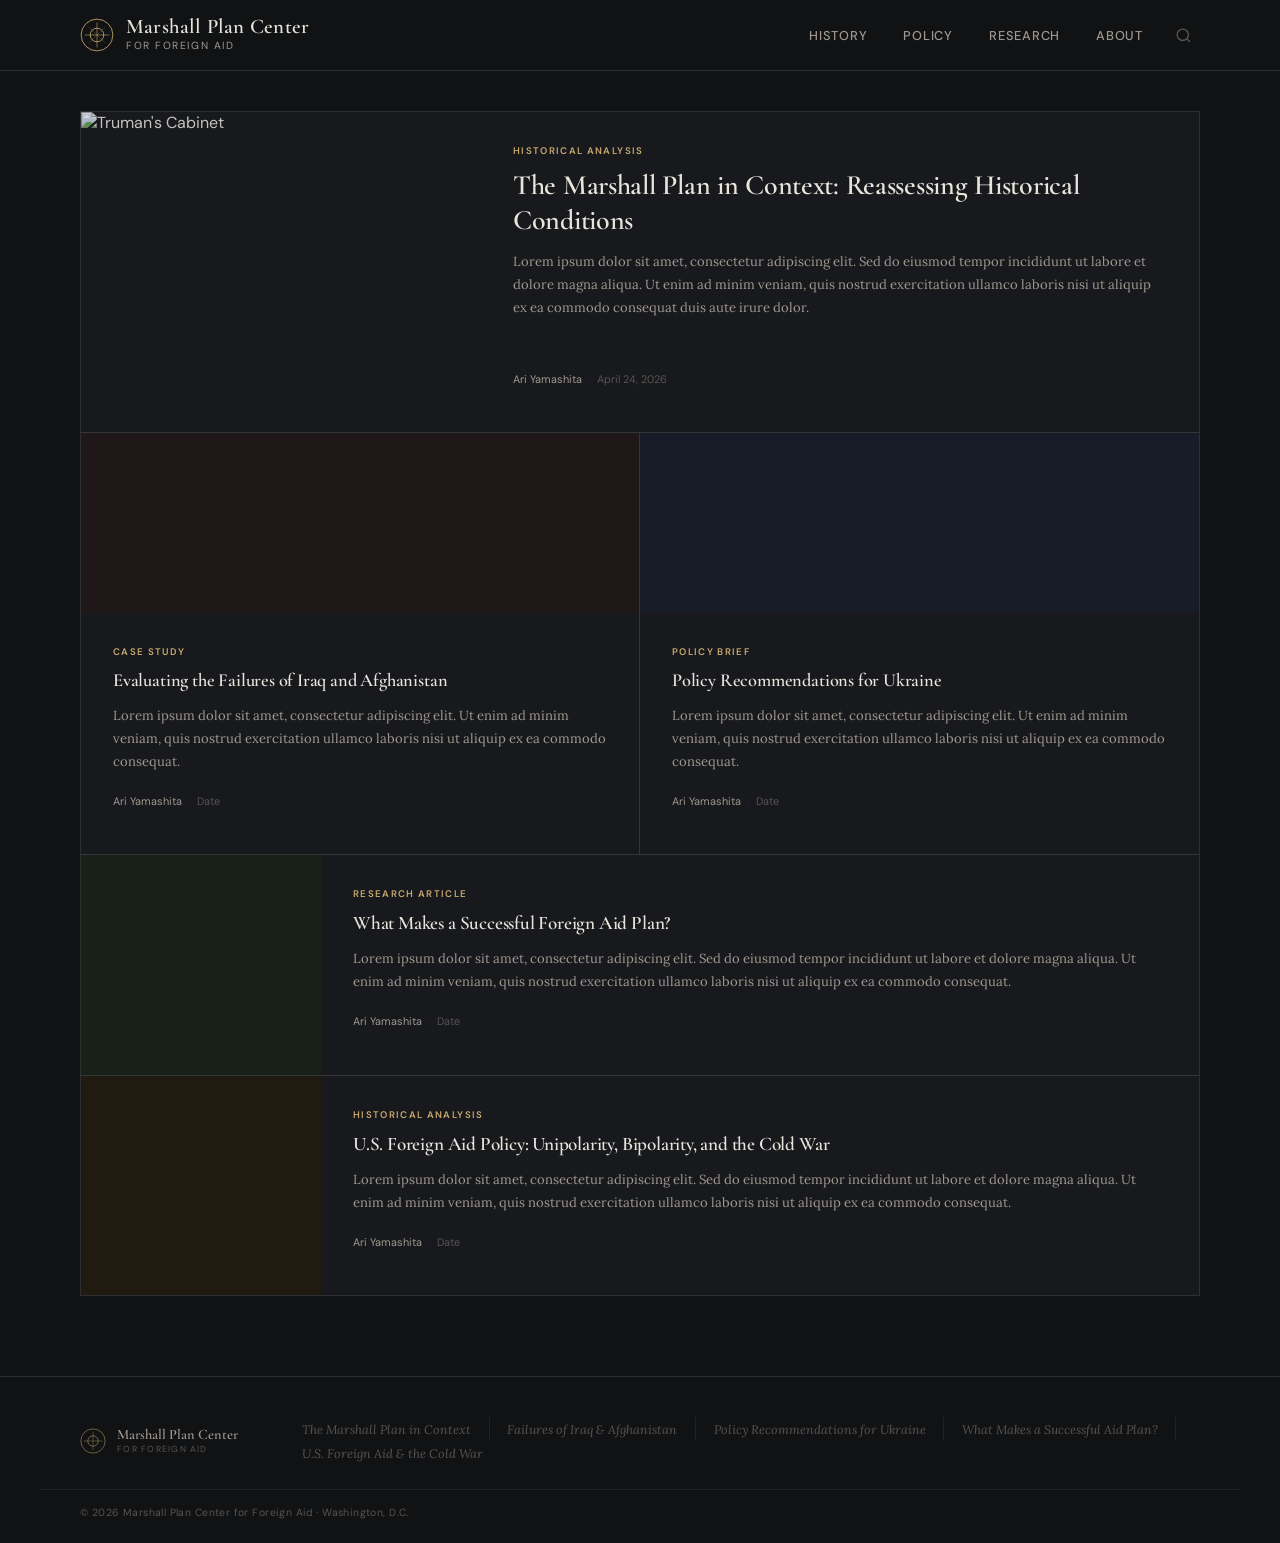
==== index.html @ 8d3cf0c0 "Add files via upload" ====
<!DOCTYPE html>
<html lang="en">
<head>
  <meta charset="UTF-8" />
  <meta name="viewport" content="width=device-width, initial-scale=1.0" />
  <title>Marshall Plan Center for Foreign Aid</title>
  <link rel="stylesheet" href="style.css" />
  <link rel="preconnect" href="https://fonts.googleapis.com" />
  <link rel="preconnect" href="https://fonts.gstatic.com" crossorigin />
  <link href="https://fonts.googleapis.com/css2?family=Cormorant+Garamond:ital,wght@0,400;0,600;0,700;1,400;1,600&family=Lora:ital,wght@0,400;0,500;1,400&family=DM+Sans:wght@400;500;600&display=swap" rel="stylesheet" />



</head>
<body>

  <!-- HEADER -->
  <header class="site-header">
    <div class="header-inner">
      <a href="index.html" class="logo-block">
        <div class="logo-emblem">
          <svg viewBox="0 0 60 60" xmlns="http://www.w3.org/2000/svg" fill="none">
            <circle cx="30" cy="30" r="28" stroke="currentColor" stroke-width="1.5"/>
            <path d="M30 8 L30 52 M8 30 L52 30" stroke="currentColor" stroke-width="1"/>
            <circle cx="30" cy="30" r="12" stroke="currentColor" stroke-width="1.5"/>
            <path d="M16 16 L44 44 M44 16 L16 44" stroke="currentColor" stroke-width="0.75" opacity="0.5"/>
          </svg>
        </div>
        <div class="logo-text">
          <span class="logo-title">Marshall Plan Center</span>
          <span class="logo-subtitle">for Foreign Aid</span>
        </div>
      </a>
      <nav class="main-nav">
        <a href="#">History</a>
        <a href="#">Policy</a>
        <a href="#">Research</a>
        <a href="#">About</a>
        <button class="btn-search" aria-label="Search">
          <svg width="17" height="17" viewBox="0 0 24 24" fill="none" stroke="currentColor" stroke-width="2">
            <circle cx="11" cy="11" r="8"/><path d="m21 21-4.35-4.35"/>
          </svg>
        </button>
      </nav>
    </div>
  </header>

  <!-- ARTICLES -->
  <main class="main-content">
    <div class="container">
      <div class="articles-grid">

        <!-- Article 1 — Feature (wide, image left) -->
        <a href="article-marshall-plan-context.html" class="card card--feature">
          <div class="card-art"><img src="https://www.trumanlibrary.gov/public/styles/tiff_conversion/public/photographs/73/73-3398.tif.jpg?VersionId=ASkwlcHnHcPt36c_0wKEjDOINIgQ_YaE&itok=c9QiuJ8x" alt="Truman's Cabinet"></div>
          <div class="card-body">
            <span class="card-tag">Historical Analysis</span>
            <h2 class="card-title">The Marshall Plan in Context: Reassessing Historical Conditions</h2>
            <p class="card-excerpt">Lorem ipsum dolor sit amet, consectetur adipiscing elit. Sed do eiusmod tempor incididunt ut labore et dolore magna aliqua. Ut enim ad minim veniam, quis nostrud exercitation ullamco laboris nisi ut aliquip ex ea commodo consequat duis aute irure dolor.</p>
            <div class="card-meta">
              <span class="card-author">Ari Yamashita</span>
              <span class="card-dot">·</span>
              <span>April 24, 2026</span>
            </div>
          </div>
        </a>

        <!-- Article 2 — standard -->
        <a href="#" class="card card--standard">
          <div class="card-art card-art--2"></div>
          <div class="card-body">
            <span class="card-tag">Case Study</span>
            <h3 class="card-title">Evaluating the Failures of Iraq and Afghanistan</h3>
            <p class="card-excerpt">Lorem ipsum dolor sit amet, consectetur adipiscing elit. Ut enim ad minim veniam, quis nostrud exercitation ullamco laboris nisi ut aliquip ex ea commodo consequat.</p>
            <div class="card-meta">
              <span class="card-author">Ari Yamashita</span>
              <span class="card-dot">·</span>
              <span>Date</span>
            </div>
          </div>
        </a>

        <!-- Article 3 — standard -->
        <a href="#" class="card card--standard card--standard-right">
          <div class="card-art card-art--3"></div>
          <div class="card-body">
            <span class="card-tag">Policy Brief</span>
            <h3 class="card-title">Policy Recommendations for Ukraine</h3>
            <p class="card-excerpt">Lorem ipsum dolor sit amet, consectetur adipiscing elit. Ut enim ad minim veniam, quis nostrud exercitation ullamco laboris nisi ut aliquip ex ea commodo consequat.</p>
            <div class="card-meta">
              <span class="card-author">Ari Yamashita</span>
              <span class="card-dot">·</span>
              <span>Date</span>
            </div>
          </div>
        </a>

        <!-- Article 4 — full-width horizontal -->
        <a href="#" class="card card--horizontal">
          <div class="card-art card-art--4"></div>
          <div class="card-body">
            <span class="card-tag">Research Article</span>
            <h3 class="card-title">What Makes a Successful Foreign Aid Plan?</h3>
            <p class="card-excerpt">Lorem ipsum dolor sit amet, consectetur adipiscing elit. Sed do eiusmod tempor incididunt ut labore et dolore magna aliqua. Ut enim ad minim veniam, quis nostrud exercitation ullamco laboris nisi ut aliquip ex ea commodo consequat.</p>
            <div class="card-meta">
              <span class="card-author">Ari Yamashita</span>
              <span class="card-dot">·</span>
              <span>Date</span>
            </div>
          </div>
        </a>

        <!-- Article 5 — full-width horizontal -->
        <a href="#" class="card card--horizontal">
          <div class="card-art card-art--5"></div>
          <div class="card-body">
            <span class="card-tag">Historical Analysis</span>
            <h3 class="card-title">U.S. Foreign Aid Policy: Unipolarity, Bipolarity, and the Cold War</h3>
            <p class="card-excerpt">Lorem ipsum dolor sit amet, consectetur adipiscing elit. Sed do eiusmod tempor incididunt ut labore et dolore magna aliqua. Ut enim ad minim veniam, quis nostrud exercitation ullamco laboris nisi ut aliquip ex ea commodo consequat.</p>
            <div class="card-meta">
              <span class="card-author">Ari Yamashita</span>
              <span class="card-dot">·</span>
              <span>Date</span>
            </div>
          </div>
        </a>

     

      </div>
    </div>
  </main>

  <!-- FOOTER -->
  <footer class="site-footer">
    <div class="footer-inner">
      <a href="index.html" class="footer-logo-block">
        <div class="footer-emblem">
          <svg viewBox="0 0 60 60" xmlns="http://www.w3.org/2000/svg" fill="none">
            <circle cx="30" cy="30" r="28" stroke="currentColor" stroke-width="1.5"/>
            <path d="M30 8 L30 52 M8 30 L52 30" stroke="currentColor" stroke-width="1"/>
            <circle cx="30" cy="30" r="12" stroke="currentColor" stroke-width="1.5"/>
          </svg>
        </div>
        <div class="footer-logo-text">
          <span class="footer-logo-title">Marshall Plan Center</span>
          <span class="footer-logo-sub">for Foreign Aid</span>
        </div>
      </a>
      <nav class="footer-nav">
        <a href="article-marshall-plan-context.html">The Marshall Plan in Context</a>
        <a href="#">Failures of Iraq &amp; Afghanistan</a>
        <a href="#">Policy Recommendations for Ukraine</a>
        <a href="#">What Makes a Successful Aid Plan?</a>
        <a href="#">U.S. Foreign Aid &amp; the Cold War</a>
        
      </nav>
    </div>
    <div class="footer-base">
      <span>© 2026 Marshall Plan Center for Foreign Aid · Washington, D.C.</span>
    </div>
  </footer>

  <script src="index.js"></script>
</body>
</html>
---- style.css ----
/* ============================================================
   MARSHALL PLAN CENTER — style.css
   Dark scheme · CFR-inspired editorial
   Fonts: Cormorant Garamond (display) · Lora (body) · DM Sans (ui)
   ============================================================ */

:root {
  --bg:          #111214;
  --bg-card:     #18191c;
  --bg-hover:    #1e2024;
  --surface:     #212326;

  --ink:         #e8e4dc;
  --ink-mid:     #a09890;
  --ink-faint:   #585450;

  --accent:      #c8a96e;
  --accent-dim:  #7a6440;

  --border:      rgba(255,255,255,0.07);
  --border-mid:  rgba(255,255,255,0.12);

  --font-display: 'Cormorant Garamond', Georgia, serif;
  --font-body:    'Lora', Georgia, serif;
  --font-ui:      'DM Sans', Helvetica, sans-serif;
}

*, *::before, *::after { box-sizing: border-box; margin: 0; padding: 0; }
html { font-size: 16px; scroll-behavior: smooth; }

body {
  background: var(--bg);
  color: var(--ink);
  font-family: var(--font-ui);
  -webkit-font-smoothing: antialiased;
}

a { color: inherit; text-decoration: none; }

/* ============================================================
   HEADER
   ============================================================ */
.site-header {
  background: var(--bg);
  border-bottom: 1px solid var(--border-mid);
  position: sticky;
  top: 0;
  z-index: 100;
}

.header-inner {
  max-width: 1200px;
  margin: 0 auto;
  padding: 0 2.5rem;
  display: flex;
  align-items: center;
  justify-content: space-between;
  height: 70px;
}

/* Logo */
.logo-block {
  display: flex;
  align-items: center;
  gap: 0.75rem;
}

.logo-emblem {
  width: 34px;
  height: 34px;
  color: var(--accent);
  flex-shrink: 0;
}

.logo-text {
  display: flex;
  flex-direction: column;
  gap: 0;
}

.logo-title {
  font-family: var(--font-display);
  font-size: 1.3rem;
  font-weight: 600;
  color: var(--ink);
  letter-spacing: 0.01em;
  line-height: 1.1;
}

.logo-subtitle {
  font-family: var(--font-ui);
  font-size: 0.65rem;
  letter-spacing: 0.15em;
  text-transform: uppercase;
  color: var(--ink-mid);
  line-height: 1.4;
}

/* Nav */
.main-nav {
  display: flex;
  align-items: center;
  gap: 0.25rem;
}

.main-nav a {
  color: var(--ink-mid);
  font-family: var(--font-ui);
  font-size: 0.8rem;
  font-weight: 500;
  letter-spacing: 0.06em;
  text-transform: uppercase;
  padding: 0.4rem 1rem;
  transition: color 0.15s;
}
.main-nav a:hover { color: var(--ink); }

.btn-search {
  background: none;
  border: none;
  color: var(--ink-faint);
  cursor: pointer;
  padding: 0.4rem 0.5rem;
  display: flex;
  align-items: center;
  transition: color 0.15s;
  margin-left: 0.25rem;
}
.btn-search:hover { color: var(--ink); }

/* Remove ornament rules */
.header-rule { display: none; }

/* ============================================================
   MAIN CONTENT
   ============================================================ */
.main-content {
  padding: 2.5rem 0 5rem;
}

.container {
  max-width: 1200px;
  margin: 0 auto;
  padding: 0 2.5rem;
}

/* ============================================================
   ARTICLES GRID
   ============================================================ */
.articles-grid {
  display: grid;
  grid-template-columns: 1fr 1fr;
  gap: 0;
  border: 1px solid var(--border-mid);
}

.card {
  background: var(--bg-card);
  transition: background 0.15s;
  display: flex;
  flex-direction: column;
}
.card:hover { background: var(--bg-hover); }

.card--feature {
  grid-column: 1 / 3;
  flex-direction: row;
  border-bottom: 1px solid var(--border-mid);
  min-height: 320px;
}

.card--horizontal {
  grid-column: 1 / 3;
  flex-direction: row;
  border-top: 1px solid var(--border-mid);
  min-height: 200px;
}

.card--standard {
  border-right: 1px solid var(--border-mid);
}
.card--standard-right {
  border-right: none;
}

/* Card Art */
.card-art {
  flex-shrink: 0;
  background-size: cover;
  background-position: center;
  overflow: hidden;
}

.card-art img {
  width: 100%;
  height: 100%;
  object-fit: cover;
  display: block;
  filter: brightness(0.85) saturate(0.7);
}

.card--feature .card-art { width: 400px; min-height: 320px; }
.card--horizontal .card-art { width: 240px; min-height: 200px; }
.card--standard .card-art { height: 180px; width: 100%; }

/* Art fills — dark, flat */
.card-art--1 { background-color: #1a2030; }
.card-art--2 { background-color: #201818; }
.card-art--3 { background-color: #181c28; }
.card-art--4 { background-color: #182018; }
.card-art--5 { background-color: #201a10; }
.card-art--6 { background-color: #1a1c20; }

/* Card Body */
.card-body {
  padding: 2rem 2rem;
  display: flex;
  flex-direction: column;
  flex: 1;
}

.card-tag {
  font-family: var(--font-ui);
  font-size: 0.6rem;
  font-weight: 600;
  letter-spacing: 0.14em;
  text-transform: uppercase;
  color: var(--accent);
  margin-bottom: 0.7rem;
}

.card-title {
  font-family: var(--font-display);
  font-weight: 600;
  line-height: 1.25;
  color: var(--ink);
  margin-bottom: 0.8rem;
  letter-spacing: -0.01em;
}
.card--feature .card-title { font-size: 1.75rem; }
.card--standard .card-title { font-size: 1.15rem; }
.card--horizontal .card-title { font-size: 1.2rem; }

.card-excerpt {
  font-family: var(--font-body);
  font-size: 0.82rem;
  line-height: 1.75;
  color: var(--ink-mid);
  flex: 1;
  margin-bottom: 1.25rem;
}

.card-meta {
  font-family: var(--font-ui);
  font-size: 0.68rem;
  color: var(--ink-faint);
  display: flex;
  align-items: center;
  gap: 0.4rem;
  margin-bottom: 0.9rem;
}
.card-author { color: var(--ink-mid); }
.card-dot { opacity: 0.4; }

.card-link {
  font-family: var(--font-ui);
  font-size: 0.68rem;
  font-weight: 600;
  letter-spacing: 0.08em;
  text-transform: uppercase;
  color: var(--accent);
  align-self: flex-start;
  transition: opacity 0.15s;
}
.card-link:hover { opacity: 0.7; }

/* Hero image */
.article-hero { margin: 2rem 0 2.5rem; }
.article-hero img {
  width: 100%;
  height: 320px;
  object-fit: cover;
  display: block;
  filter: brightness(0.85) saturate(0.6);
}
.hero-caption {
  margin-top: 0.65rem;
  font-family: var(--font-ui);
  font-size: 0.72rem;
  color: var(--ink-faint);
  text-align: center;
  font-style: italic;
}

/* ============================================================
   FOOTER
   ============================================================ */
.site-footer {
  background: var(--bg);
  border-top: 1px solid var(--border-mid);
}

.footer-rule { display: none; }

.footer-inner {
  max-width: 1200px;
  margin: 0 auto;
  padding: 2.5rem 2.5rem 1.5rem;
  display: flex;
  align-items: center;
  gap: 4rem;
  flex-wrap: wrap;
}

.footer-logo-block {
  display: flex;
  align-items: center;
  gap: 0.7rem;
  flex-shrink: 0;
}
.footer-emblem {
  width: 26px;
  height: 26px;
  color: var(--accent);
  opacity: 0.8;
}
.footer-logo-text { display: flex; flex-direction: column; }
.footer-logo-title {
  font-family: var(--font-display);
  font-size: 0.9rem;
  font-weight: 600;
  color: var(--ink-mid);
}
.footer-logo-sub {
  font-family: var(--font-ui);
  font-size: 0.55rem;
  letter-spacing: 0.14em;
  text-transform: uppercase;
  color: var(--ink-faint);
}

.footer-nav {
  display: flex;
  flex-wrap: wrap;
  gap: 0;
  flex: 1;
}
.footer-nav a {
  font-family: var(--font-body);
  font-size: 0.78rem;
  font-style: italic;
  color: var(--ink-faint);
  padding: 0.25rem 1.1rem 0.25rem 0;
  margin-right: 1.1rem;
  border-right: 1px solid var(--border);
  transition: color 0.15s;
  white-space: nowrap;
}
.footer-nav a:last-child { border-right: none; margin-right: 0; }
.footer-nav a:hover { color: var(--ink-mid); }

.footer-base {
  max-width: 1200px;
  margin: 0 auto;
  padding: 1rem 2.5rem 1.5rem;
  font-family: var(--font-ui);
  font-size: 0.65rem;
  color: var(--ink-faint);
  letter-spacing: 0.04em;
  border-top: 1px solid var(--border);
}

/* ============================================================
   RESPONSIVE
   ============================================================ */
@media (max-width: 900px) {
  .articles-grid { grid-template-columns: 1fr; }
  .card--feature,
  .card--horizontal { grid-column: 1; flex-direction: column; }
  .card--feature .card-art,
  .card--horizontal .card-art { width: 100%; min-height: 180px; }
  .card--standard { border-right: none; border-bottom: 1px solid var(--border-mid); }
  .footer-inner { flex-direction: column; gap: 1.5rem; align-items: flex-start; }
  .footer-nav { flex-direction: column; }
  .footer-nav a { border-right: none; margin-right: 0; padding-right: 0; border-bottom: 1px solid var(--border); padding-bottom: 0.4rem; }
}

@media (max-width: 600px) {
  .header-inner { padding: 0 1.25rem; }
  .logo-title { font-size: 0.95rem; }
  .main-nav a { padding: 0.35rem 0.55rem; font-size: 0.65rem; }
  .container { padding: 0 1.25rem; }
  .card-body { padding: 1.5rem 1.25rem; }
}

/* ============================================================
   ANIMATIONS
   ============================================================ */
@keyframes fadeUp {
  from { opacity: 0; transform: translateY(12px); }
  to   { opacity: 1; transform: translateY(0); }
}

.logo-block { animation: fadeUp 0.4s ease both; }
.main-nav   { animation: fadeUp 0.4s 0.08s ease both; }

.card {
  opacity: 0;
  animation: fadeUp 0.45s ease forwards;
}
.card:nth-child(1) { animation-delay: 0.1s; }
.card:nth-child(2) { animation-delay: 0.16s; }
.card:nth-child(3) { animation-delay: 0.22s; }
.card:nth-child(4) { animation-delay: 0.28s; }
.card:nth-child(5) { animation-delay: 0.34s; }

/* ============================================================
   CARD AS LINK
   ============================================================ */
a.card {
  display: flex;
  text-decoration: none;
  cursor: pointer;
}

a.card .card-title {
  transition: color 0.15s;
  text-decoration: none;
}
a.card:hover .card-title {
  color: var(--accent);
  text-decoration: underline;
  text-underline-offset: 3px;
  text-decoration-thickness: 1px;
}

/* Logo as link */
a.logo-block,
a.footer-logo-block {
  text-decoration: none;
  display: flex;
  align-items: center;
}
a.logo-block { gap: 0.75rem; }
a.footer-logo-block { gap: 0.7rem; flex-shrink: 0; }
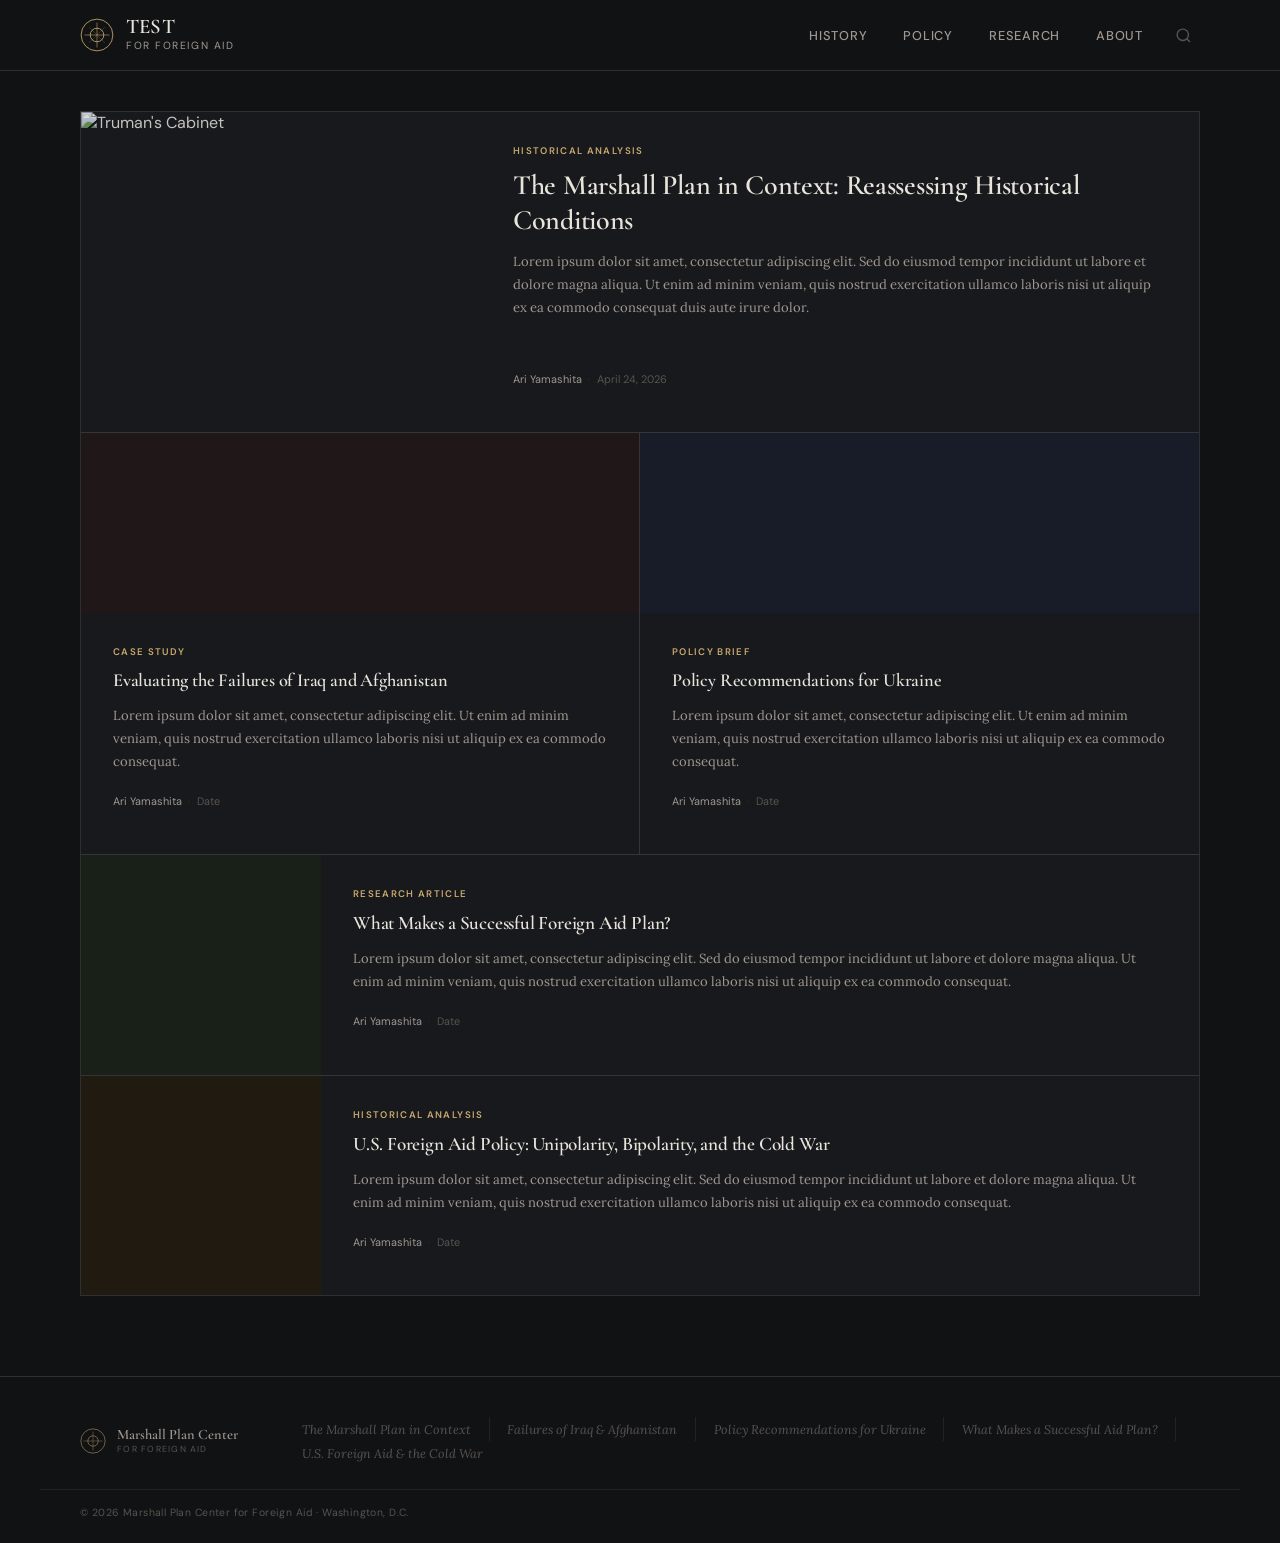
==== commit 059e0d38: "Update index.html" ====
--- a/index.html
+++ b/index.html
@@ -27,7 +27,7 @@
           </svg>
         </div>
         <div class="logo-text">
-          <span class="logo-title">Marshall Plan Center</span>
+          <span class="logo-title">TEST</span>
           <span class="logo-subtitle">for Foreign Aid</span>
         </div>
       </a>
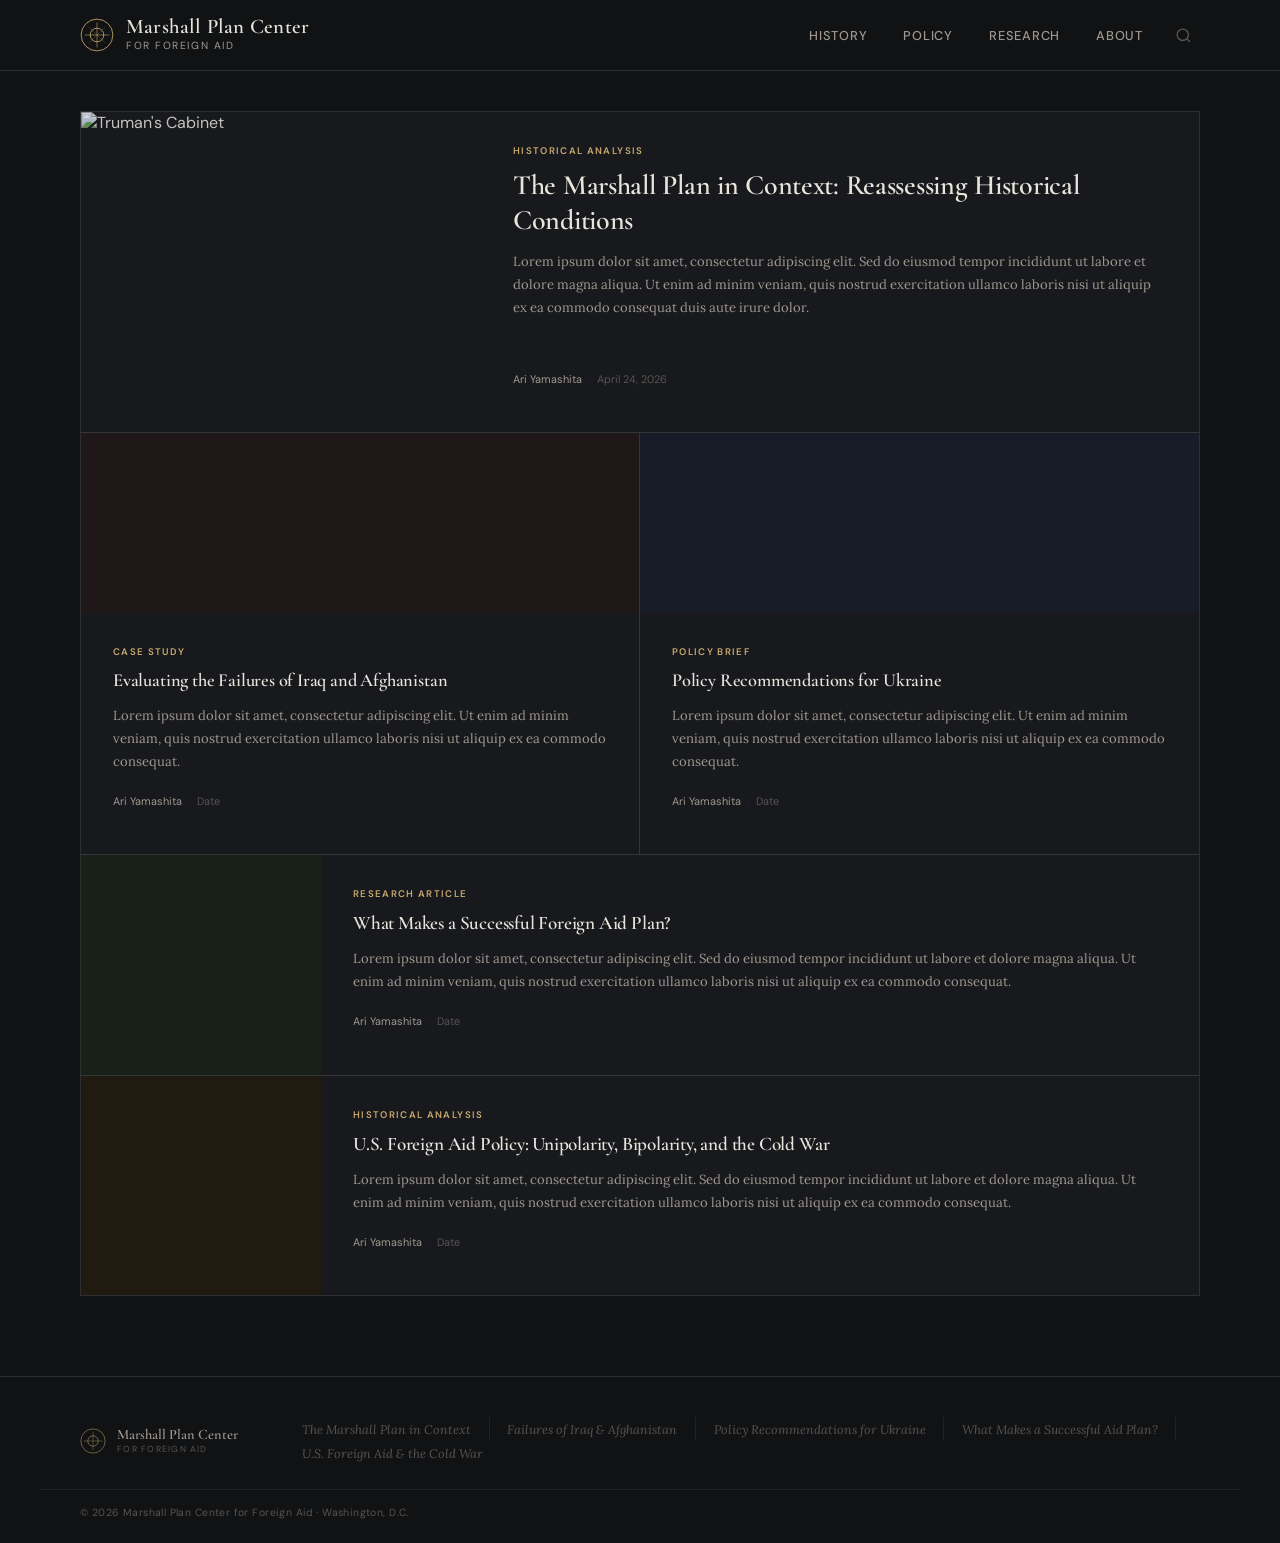
==== commit 28d2469b: "Update index.html" ====
--- a/index.html
+++ b/index.html
@@ -27,7 +27,7 @@
           </svg>
         </div>
         <div class="logo-text">
-          <span class="logo-title">TEST</span>
+          <span class="logo-title">Marshall Plan Center</span>
           <span class="logo-subtitle">for Foreign Aid</span>
         </div>
       </a>
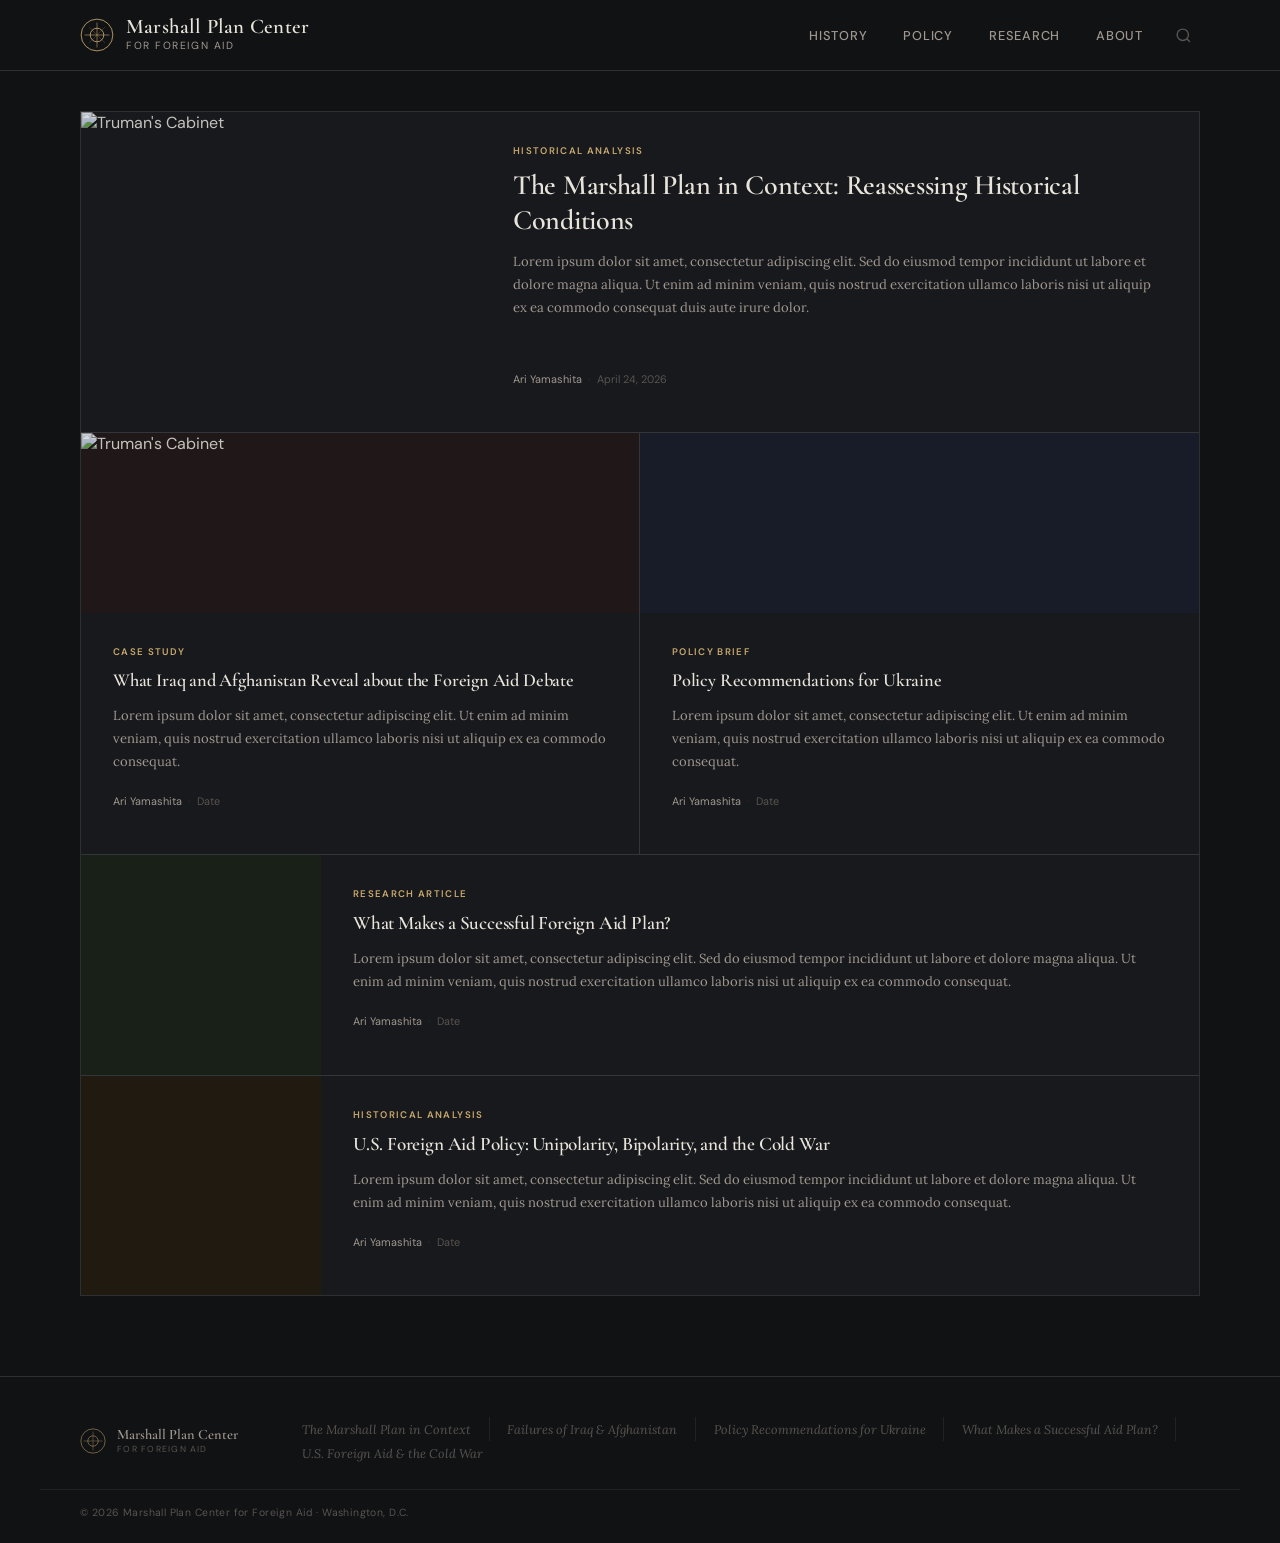
==== commit 7072e159: "iraq afghanistan article" ====
--- a/index.html
+++ b/index.html
@@ -8,7 +8,7 @@
   <link rel="preconnect" href="https://fonts.googleapis.com" />
   <link rel="preconnect" href="https://fonts.gstatic.com" crossorigin />
   <link href="https://fonts.googleapis.com/css2?family=Cormorant+Garamond:ital,wght@0,400;0,600;0,700;1,400;1,600&family=Lora:ital,wght@0,400;0,500;1,400&family=DM+Sans:wght@400;500;600&display=swap" rel="stylesheet" />
-
+  <link rel="icon" type="image/svg+xml" href="favicon.svg" />
 
 
 </head>
@@ -17,7 +17,7 @@
   <!-- HEADER -->
   <header class="site-header">
     <div class="header-inner">
-      <a href="index.html" class="logo-block">
+      <a href="/" class="logo-block">
         <div class="logo-emblem">
           <svg viewBox="0 0 60 60" xmlns="http://www.w3.org/2000/svg" fill="none">
             <circle cx="30" cy="30" r="28" stroke="currentColor" stroke-width="1.5"/>
@@ -66,11 +66,11 @@
         </a>
 
         <!-- Article 2 — standard -->
-        <a href="#" class="card card--standard">
-          <div class="card-art card-art--2"></div>
+        <a href="article-iraq-afghanistan.html" class="card card--standard">
+          <div class="card-art card-art--2"><img src="https://tse2.mm.bing.net/th/id/OIP.zRj2SeLPPhTzIgn9kd_57wHaEK?r=0&cb=thfvnextfalcon&rs=1&pid=ImgDetMain&o=7&rm=3" alt="Truman's Cabinet"></div>
           <div class="card-body">
             <span class="card-tag">Case Study</span>
-            <h3 class="card-title">Evaluating the Failures of Iraq and Afghanistan</h3>
+            <h3 class="card-title">What Iraq and Afghanistan Reveal about the Foreign Aid Debate</h3>
             <p class="card-excerpt">Lorem ipsum dolor sit amet, consectetur adipiscing elit. Ut enim ad minim veniam, quis nostrud exercitation ullamco laboris nisi ut aliquip ex ea commodo consequat.</p>
             <div class="card-meta">
               <span class="card-author">Ari Yamashita</span>
@@ -134,7 +134,7 @@
   <!-- FOOTER -->
   <footer class="site-footer">
     <div class="footer-inner">
-      <a href="index.html" class="footer-logo-block">
+      <a href="/" class="footer-logo-block">
         <div class="footer-emblem">
           <svg viewBox="0 0 60 60" xmlns="http://www.w3.org/2000/svg" fill="none">
             <circle cx="30" cy="30" r="28" stroke="currentColor" stroke-width="1.5"/>
--- a/style.css
+++ b/style.css
@@ -442,4 +442,5 @@
   align-items: center;
 }
 a.logo-block { gap: 0.75rem; }
-a.footer-logo-block { gap: 0.7rem; flex-shrink: 0; }+a.footer-logo-block { gap: 0.7rem; flex-shrink: 0; }
+
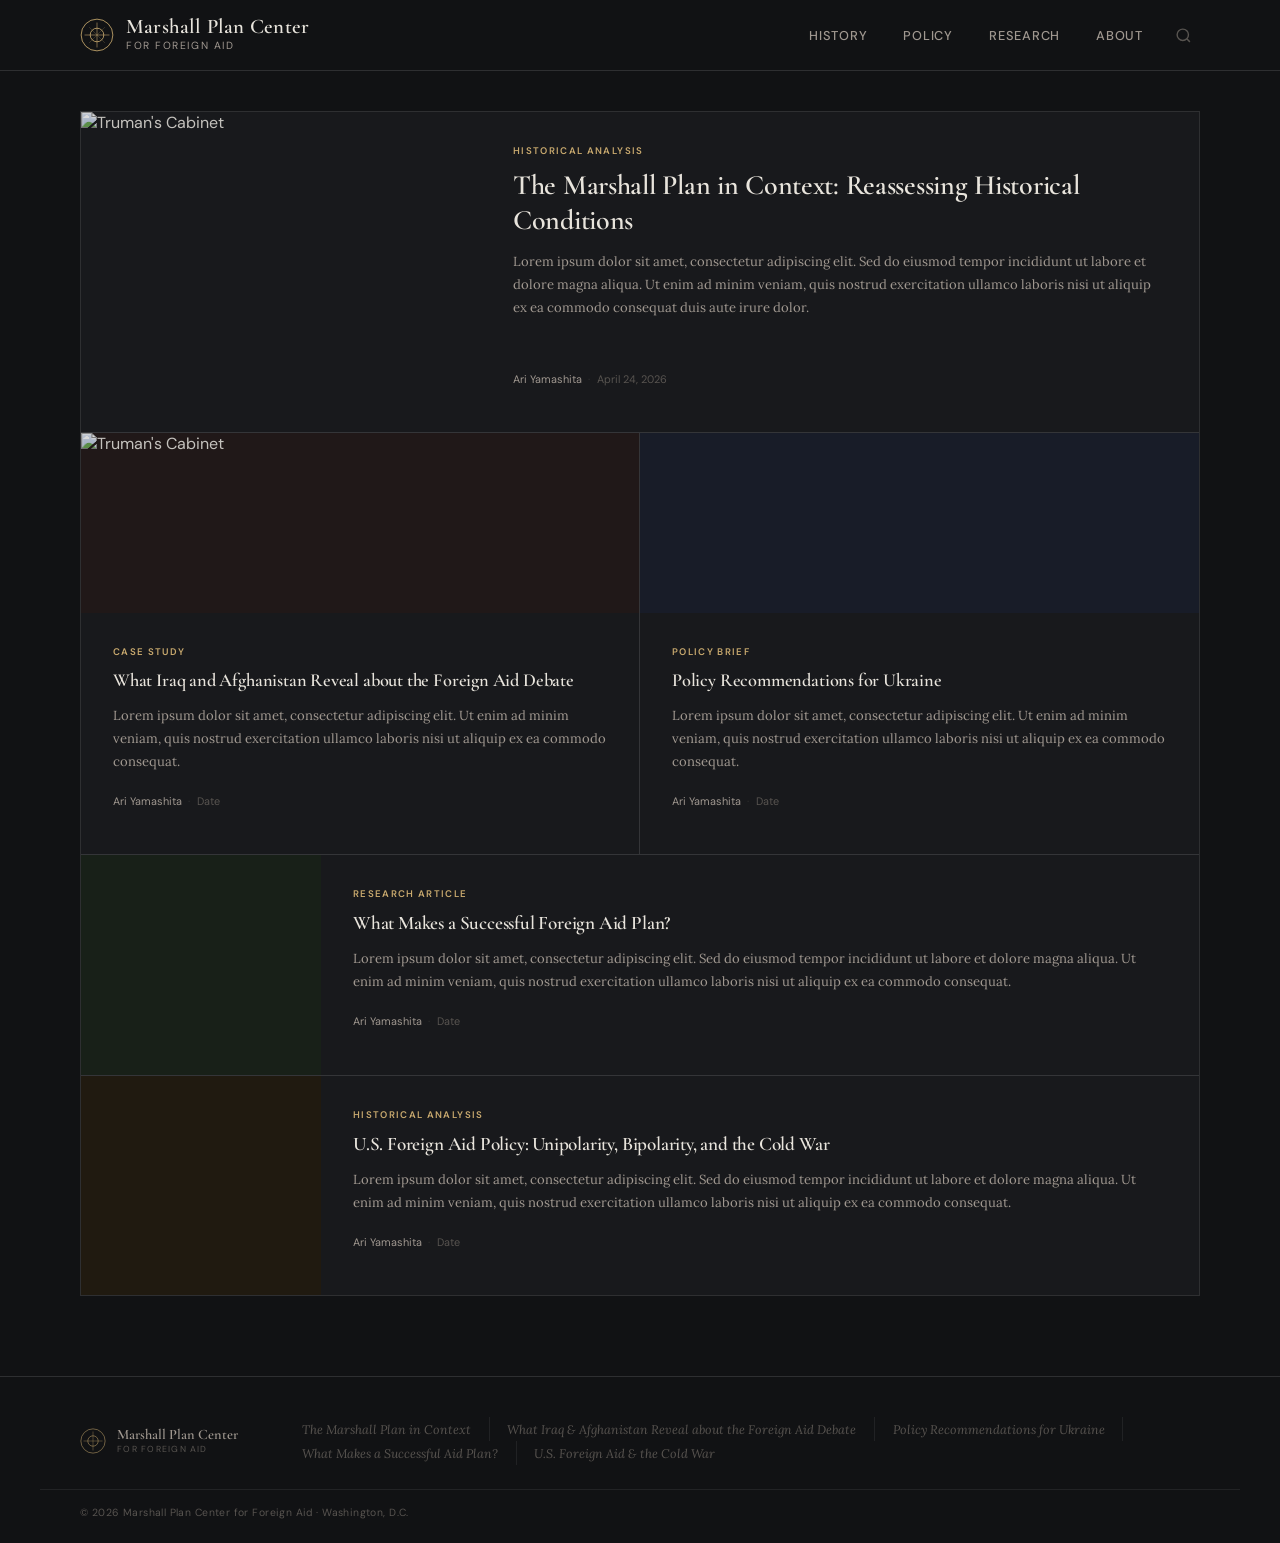
==== commit 679dc53f: "format edits" ====
--- a/index.html
+++ b/index.html
@@ -32,6 +32,7 @@
         </div>
       </a>
       <nav class="main-nav">
+        
         <a href="#">History</a>
         <a href="#">Policy</a>
         <a href="#">Research</a>
@@ -42,6 +43,10 @@
           </svg>
         </button>
       </nav>
+      <button class="btn-burger" aria-label="Menu" aria-expanded="false">
+  <span></span><span></span><span></span>
+</button>
+      
     </div>
   </header>
 
@@ -149,7 +154,7 @@
       </a>
       <nav class="footer-nav">
         <a href="article-marshall-plan-context.html">The Marshall Plan in Context</a>
-        <a href="#">Failures of Iraq &amp; Afghanistan</a>
+        <a href="article-iraq-afghanistan.html">What Iraq &amp; Afghanistan Reveal about the Foreign Aid Debate</a>
         <a href="#">Policy Recommendations for Ukraine</a>
         <a href="#">What Makes a Successful Aid Plan?</a>
         <a href="#">U.S. Foreign Aid &amp; the Cold War</a>
--- a/style.css
+++ b/style.css
@@ -101,6 +101,58 @@
   display: flex;
   align-items: center;
   gap: 0.25rem;
+}
+/* Burger button — hidden on desktop */
+.btn-burger {
+  display: none;
+  flex-direction: column;
+  justify-content: center;
+  gap: 5px;
+  background: none;
+  border: none;
+  cursor: pointer;
+  padding: 0.4rem;
+  margin-left: 0.5rem;
+}
+.btn-burger span {
+  display: block;
+  width: 22px;
+  height: 1.5px;
+  background: var(--ink-mid);
+  transition: transform 0.2s, opacity 0.2s;
+}
+/* Animated X when open */
+.btn-burger.is-open span:nth-child(1) { transform: translateY(6.5px) rotate(45deg); }
+.btn-burger.is-open span:nth-child(2) { opacity: 0; }
+.btn-burger.is-open span:nth-child(3) { transform: translateY(-6.5px) rotate(-45deg); }
+
+@media (max-width: 700px) {
+  .btn-burger { display: flex; }
+
+  .main-nav {
+    display: none;
+    position: absolute;
+    top: 70px; /* matches header height */
+    left: 0;
+    right: 0;
+    background: var(--bg);
+    border-bottom: 1px solid var(--border-mid);
+    flex-direction: column;
+    padding: 0.75rem 0 1rem;
+    gap: 0;
+    z-index: 99;
+  }
+  .main-nav.is-open { display: flex; }
+
+  .main-nav a {
+    padding: 0.75rem 2rem;
+    font-size: 0.85rem;
+    border-bottom: 1px solid var(--border);
+  }
+  .main-nav a:last-of-type { border-bottom: none; }
+
+  /* Move search button inside nav on mobile */
+  .btn-search { display: none; }
 }
 
 .main-nav a {
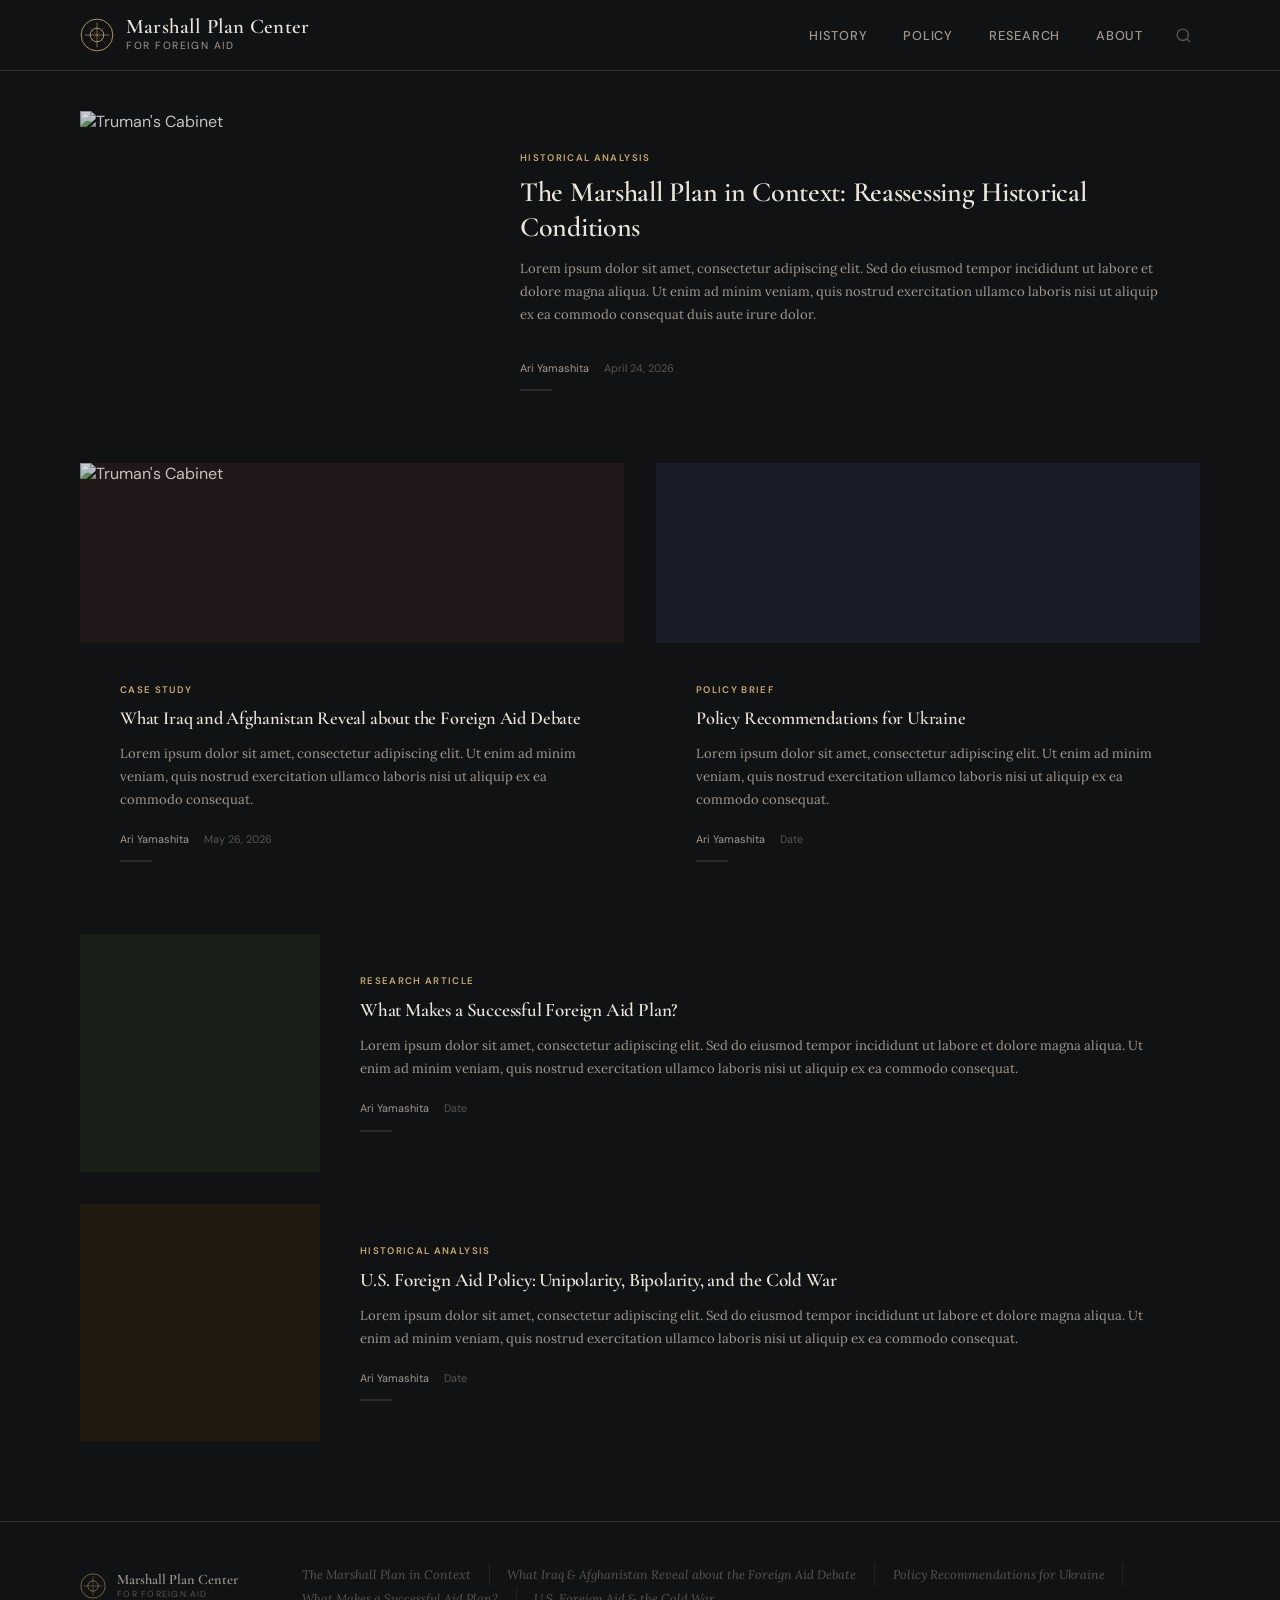
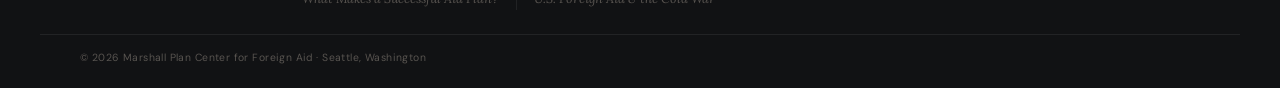
==== commit 8b3ee5ef: "card style" ====
--- a/index.html
+++ b/index.html
@@ -80,7 +80,7 @@
             <div class="card-meta">
               <span class="card-author">Ari Yamashita</span>
               <span class="card-dot">·</span>
-              <span>Date</span>
+              <span>May 26, 2026</span>
             </div>
           </div>
         </a>
@@ -162,7 +162,7 @@
       </nav>
     </div>
     <div class="footer-base">
-      <span>© 2026 Marshall Plan Center for Foreign Aid · Washington, D.C.</span>
+      <span>© 2026 Marshall Plan Center for Foreign Aid · Seattle, Washington</span>
     </div>
   </footer>
 
--- a/style.css
+++ b/style.css
@@ -202,38 +202,26 @@
 .articles-grid {
   display: grid;
   grid-template-columns: 1fr 1fr;
-  gap: 0;
-  border: 1px solid var(--border-mid);
+  gap: 2rem;
 }
 
 .card {
-  background: var(--bg-card);
-  transition: background 0.15s;
   display: flex;
   flex-direction: column;
 }
-.card:hover { background: var(--bg-hover); }
 
 .card--feature {
   grid-column: 1 / 3;
   flex-direction: row;
-  border-bottom: 1px solid var(--border-mid);
   min-height: 320px;
 }
 
 .card--horizontal {
   grid-column: 1 / 3;
   flex-direction: row;
-  border-top: 1px solid var(--border-mid);
   min-height: 200px;
 }
 
-.card--standard {
-  border-right: 1px solid var(--border-mid);
-}
-.card--standard-right {
-  border-right: none;
-}
 
 /* Card Art */
 .card-art {
@@ -265,10 +253,26 @@
 
 /* Card Body */
 .card-body {
-  padding: 2rem 2rem;
+  padding: 2.5rem 2.5rem;
   display: flex;
   flex-direction: column;
   flex: 1;
+}
+
+.card-body::after {
+  content: '';
+  display: block;
+  width: 32px;
+  height: 2px;
+  background: linear-gradient(to right, var(--accent) 50%, rgba(255,255,255,0.1) 50%);
+  background-size: 200% 100%;
+  background-position: right center;
+  flex-shrink: 0;
+  transition: background-position 0.4s ease;
+}
+
+.card:hover .card-body::after {
+  background-position: left center;
 }
 
 .card-tag {
@@ -431,7 +435,7 @@
   .card--horizontal { grid-column: 1; flex-direction: column; }
   .card--feature .card-art,
   .card--horizontal .card-art { width: 100%; min-height: 180px; }
-  .card--standard { border-right: none; border-bottom: 1px solid var(--border-mid); }
+  .card--standard { border-bottom: none; }
   .footer-inner { flex-direction: column; gap: 1.5rem; align-items: flex-start; }
   .footer-nav { flex-direction: column; }
   .footer-nav a { border-right: none; margin-right: 0; padding-right: 0; border-bottom: 1px solid var(--border); padding-bottom: 0.4rem; }
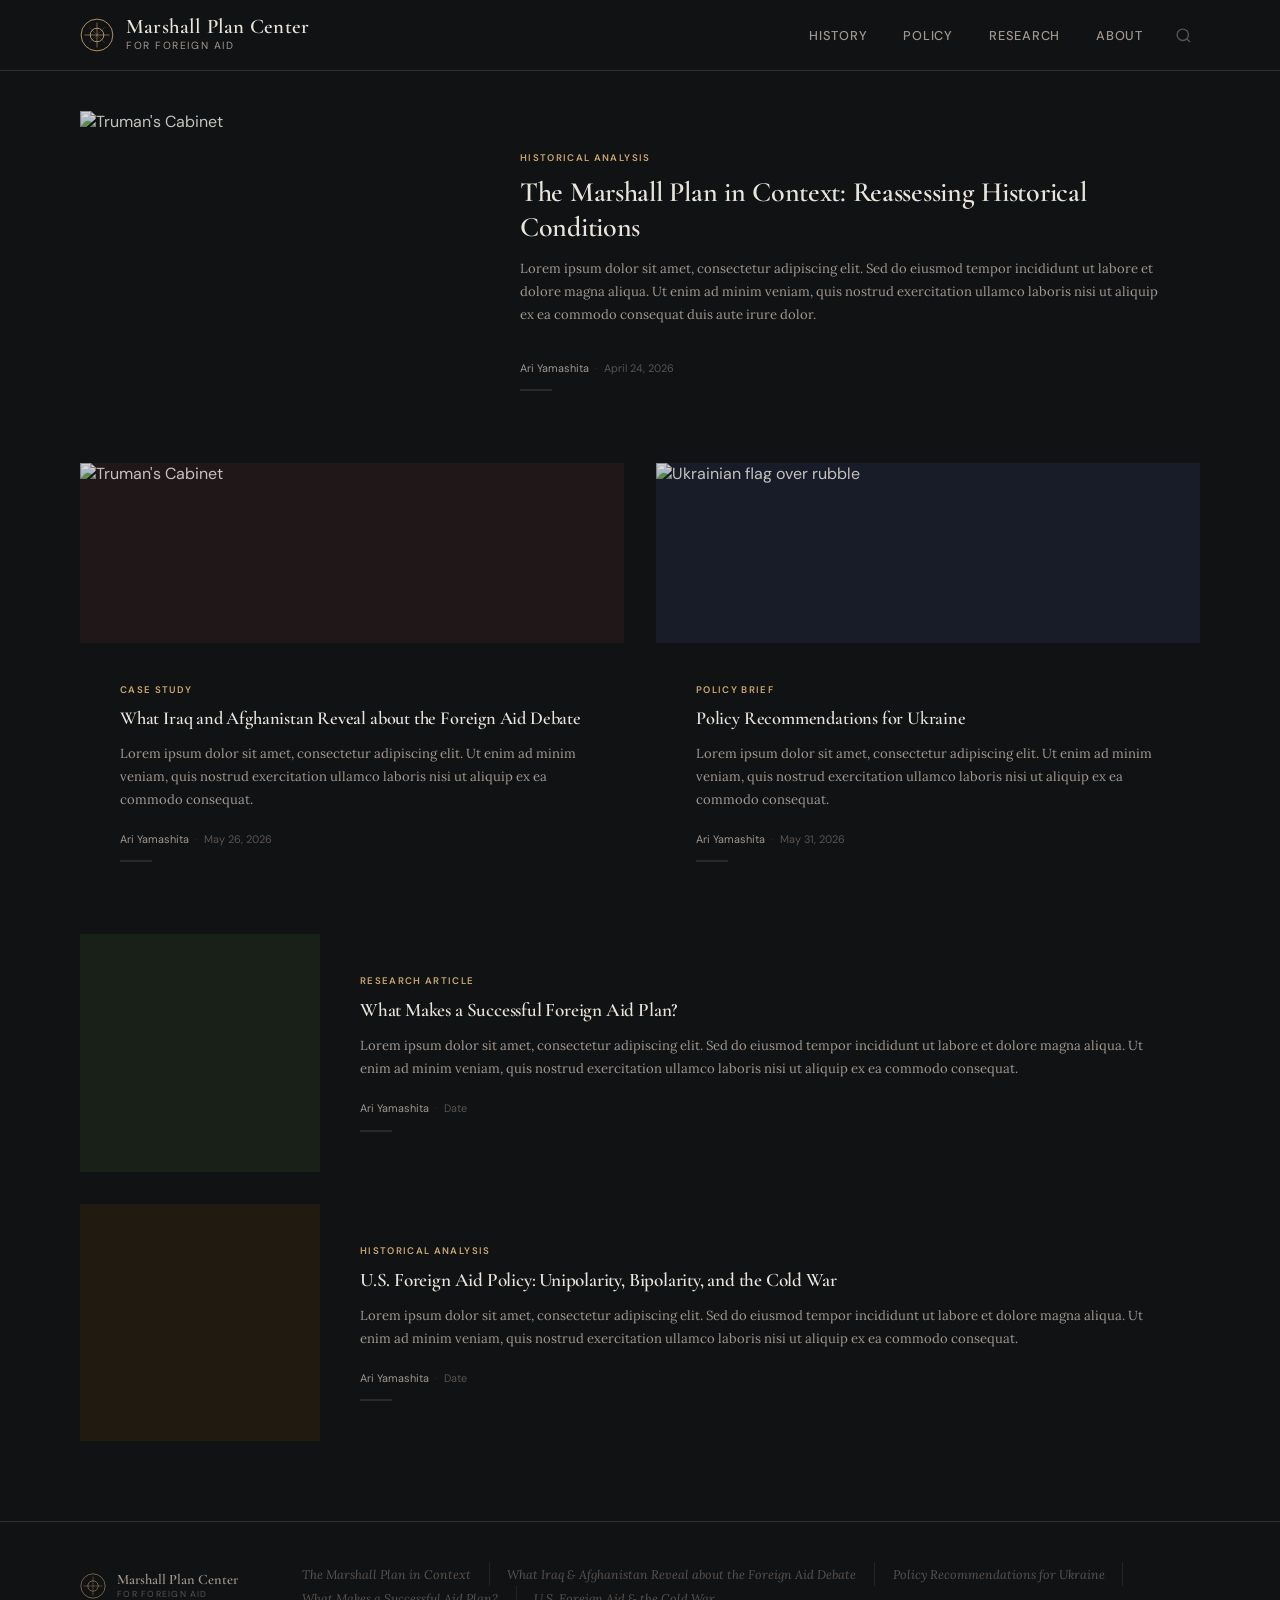
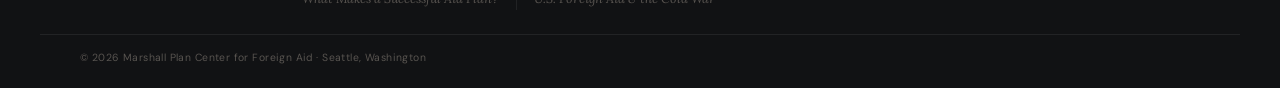
==== commit 1648274d: "ukraine article" ====
--- a/index.html
+++ b/index.html
@@ -86,8 +86,8 @@
         </a>
 
         <!-- Article 3 — standard -->
-        <a href="#" class="card card--standard card--standard-right">
-          <div class="card-art card-art--3"></div>
+        <a href="article-ukraine.html" class="card card--standard card--standard-right">
+          <div class="card-art card-art--3"><img src="https://i.insider.com/64151705e4a9f30018a6c238?width=2000&format=jpeg&auto=webp" alt="Ukrainian flag over rubble"></div>
           <div class="card-body">
             <span class="card-tag">Policy Brief</span>
             <h3 class="card-title">Policy Recommendations for Ukraine</h3>
@@ -95,7 +95,7 @@
             <div class="card-meta">
               <span class="card-author">Ari Yamashita</span>
               <span class="card-dot">·</span>
-              <span>Date</span>
+              <span>May 31, 2026</span>
             </div>
           </div>
         </a>
@@ -155,10 +155,9 @@
       <nav class="footer-nav">
         <a href="article-marshall-plan-context.html">The Marshall Plan in Context</a>
         <a href="article-iraq-afghanistan.html">What Iraq &amp; Afghanistan Reveal about the Foreign Aid Debate</a>
-        <a href="#">Policy Recommendations for Ukraine</a>
+        <a href="article-ukraine.html">Policy Recommendations for Ukraine</a>
         <a href="#">What Makes a Successful Aid Plan?</a>
         <a href="#">U.S. Foreign Aid &amp; the Cold War</a>
-        
       </nav>
     </div>
     <div class="footer-base">
